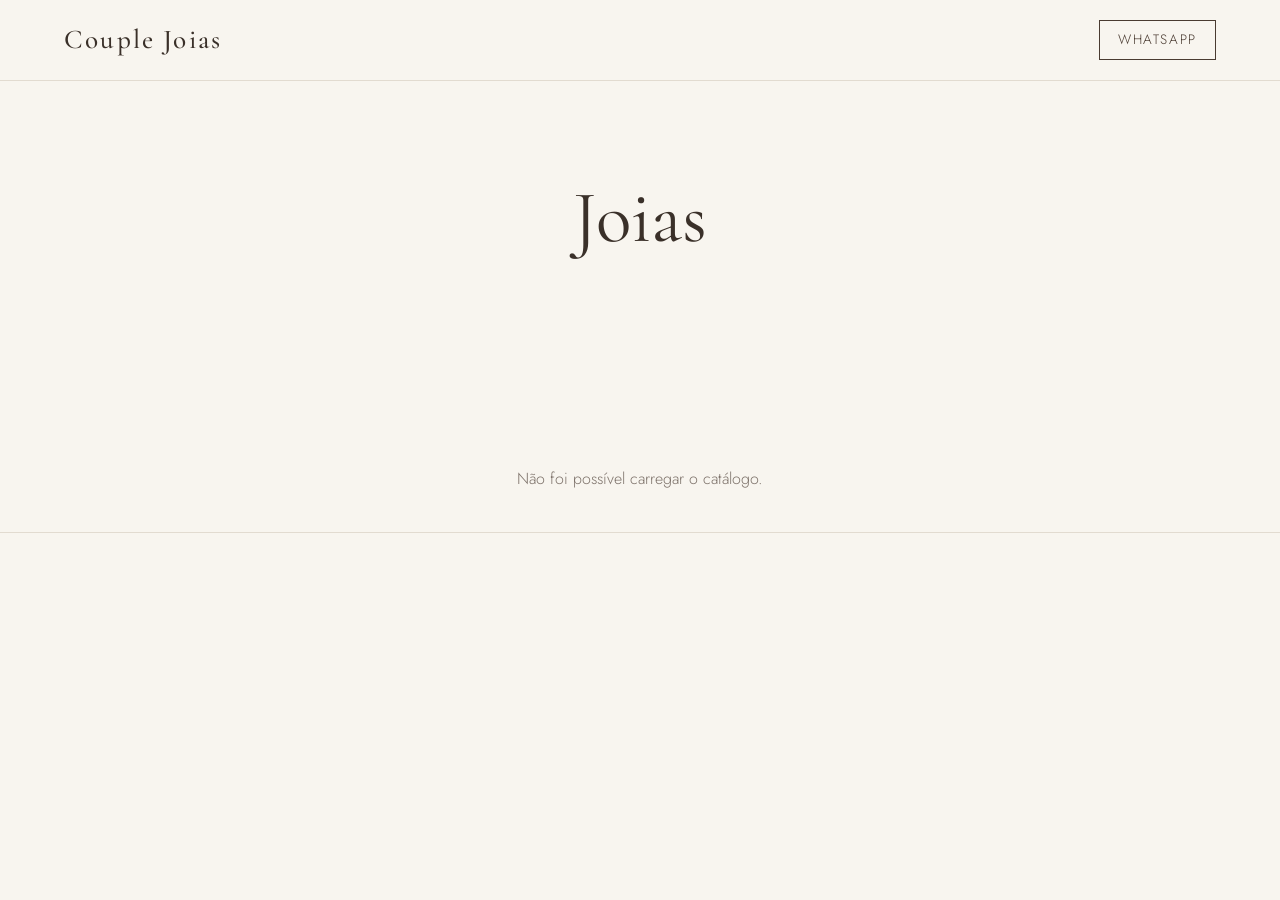
==== index.html @ 9c939c2b "Add files via upload" ====
<!doctype html>
<html lang="pt-BR">
<head>
<meta charset="utf-8">
<meta name="viewport" content="width=device-width, initial-scale=1">
<title>Couple Joias</title>
<link rel="preconnect" href="https://fonts.googleapis.com">
<link href="https://fonts.googleapis.com/css2?family=Cormorant+Garamond:wght@400;500;600&family=Jost:wght@300;400;500&display=swap" rel="stylesheet">
<link rel="stylesheet" href="style.css">
</head>
<body>
<header class="topo">
  <a class="logo" href="#" id="logo">Couple Joias</a>
  <a class="btn-zap-topo" id="zapTopo" target="_blank" rel="noopener">WhatsApp</a>
</header>

<section class="hero">
  <p class="hero-sub" id="slogan"></p>
  <h1 id="heroTitulo">Joias</h1>
</section>

<nav class="filtros" id="filtros" aria-label="Categorias"></nav>

<main>
  <div class="grade" id="grade"></div>
  <p class="vazio" id="vazio" hidden>Nenhum produto nesta categoria no momento.</p>
</main>

<section class="sobre" id="sobreSec" hidden>
  <h2>Sobre nós</h2>
  <p id="sobre"></p>
</section>

<footer class="rodape"><a id="tiktok" target="_blank" rel="noopener" hidden>TikTok</a><span id="rodape"></span></footer>

<div class="modal" id="modal" hidden>
  <div class="modal-fundo" data-fechar></div>
  <article class="modal-caixa" role="dialog" aria-modal="true">
    <button class="modal-x" data-fechar aria-label="Fechar">×</button>
    <div class="galeria">
      <img id="mFoto" alt="">
      <div class="miniaturas" id="mMini"></div>
    </div>
    <div class="info">
      <p class="cat" id="mCat"></p>
      <h2 id="mNome"></h2>
      <p class="preco" id="mPreco"></p>
      <p class="desc" id="mDesc"></p>
      <a class="btn-zap" id="mZap" target="_blank" rel="noopener">Pedir pelo WhatsApp</a>
    </div>
  </article>
</div>

<script src="app.js"></script>
</body>
</html>
---- style.css ----
:root{--bg:#f8f5ef;--tx:#3a3029;--mut:#7d726a;--ouro:#4a3b31;--linha:#e2dbd0;--card:#fff}
*{box-sizing:border-box;margin:0}
body{background:var(--bg);color:var(--tx);font-family:'Jost',sans-serif;font-weight:300;line-height:1.6}
img{display:block;max-width:100%}
.topo{display:flex;justify-content:space-between;align-items:center;padding:18px 5vw;border-bottom:1px solid var(--linha);position:sticky;top:0;background:var(--bg);z-index:5}
.logo{font-family:'Cormorant Garamond',serif;font-size:1.7rem;letter-spacing:.08em;color:var(--tx);text-decoration:none;font-weight:500}
.btn-zap-topo{font-size:.85rem;letter-spacing:.12em;text-transform:uppercase;color:var(--ouro);text-decoration:none;border:1px solid var(--ouro);padding:8px 18px}
.btn-zap-topo:hover{background:var(--ouro);color:#fff}
.hero{text-align:center;padding:70px 5vw 40px}
.hero-sub{letter-spacing:.25em;text-transform:uppercase;font-size:.8rem;color:var(--mut)}
.hero h1{font-family:'Cormorant Garamond',serif;font-weight:400;font-size:clamp(2.6rem,7vw,4.6rem);margin-top:8px}
.filtros{display:flex;flex-wrap:wrap;gap:10px;justify-content:center;padding:10px 5vw 30px}
.filtros button{font:inherit;font-size:.85rem;letter-spacing:.1em;text-transform:uppercase;background:none;border:none;border-bottom:1px solid transparent;color:var(--mut);padding:6px 12px;cursor:pointer}
.filtros button.ativo,.filtros button:hover{color:var(--tx);border-bottom-color:var(--ouro)}
.grade{display:grid;grid-template-columns:repeat(auto-fill,minmax(240px,1fr));gap:28px;padding:0 5vw 70px;max-width:1300px;margin:auto}
.card{background:var(--card);cursor:pointer;position:relative;border:1px solid var(--linha);transition:box-shadow .25s}
.card:hover{box-shadow:0 10px 30px rgba(60,40,10,.12)}
.card .img{aspect-ratio:1/1;overflow:hidden;background:#f1ece3}
.card img{width:100%;height:100%;object-fit:cover;transition:transform .5s}
.card:hover img{transform:scale(1.05)}
.card .txt{padding:16px;text-align:center}
.card h3{font-family:'Cormorant Garamond',serif;font-weight:500;font-size:1.3rem}
.card .preco{color:var(--ouro);margin-top:2px}
.selo{position:absolute;top:10px;left:10px;background:var(--tx);color:#fff;font-size:.7rem;letter-spacing:.12em;text-transform:uppercase;padding:3px 10px}
.selo.dest{background:var(--ouro)}
.card.esgotado img{opacity:.45}
.vazio{text-align:center;color:var(--mut);padding:40px}
.sobre{max-width:700px;margin:0 auto;padding:30px 5vw 70px;text-align:center}
.sobre h2{font-family:'Cormorant Garamond',serif;font-weight:400;font-size:2rem;margin-bottom:10px}
.rodape{text-align:center;padding:26px;border-top:1px solid var(--linha);color:var(--mut);font-size:.85rem}
.rodape a{display:block;margin-bottom:6px;color:var(--ouro);letter-spacing:.12em;text-transform:uppercase;text-decoration:none}
.rodape a[hidden]{display:none}
.modal{position:fixed;inset:0;z-index:20;display:flex;align-items:center;justify-content:center;padding:16px}
.modal[hidden]{display:none}
.modal-fundo{position:absolute;inset:0;background:rgba(30,22,10,.6)}
.modal-caixa{position:relative;background:var(--bg);max-width:960px;width:100%;max-height:92vh;overflow:auto;display:grid;grid-template-columns:1.1fr 1fr}
.modal-x{position:absolute;top:8px;right:14px;font-size:2rem;background:none;border:none;cursor:pointer;color:var(--tx);z-index:2}
.galeria #mFoto{width:100%;aspect-ratio:1/1;object-fit:cover}
.miniaturas{display:flex;gap:8px;padding:8px;overflow-x:auto}
.miniaturas img{width:64px;height:64px;object-fit:cover;cursor:pointer;border:2px solid transparent;opacity:.7}
.miniaturas img.ativa{border-color:var(--ouro);opacity:1}
.info{padding:40px 32px;display:flex;flex-direction:column;gap:10px}
.info .cat{letter-spacing:.2em;text-transform:uppercase;font-size:.75rem;color:var(--mut)}
.info h2{font-family:'Cormorant Garamond',serif;font-weight:500;font-size:2.1rem;line-height:1.15}
.info .preco{font-size:1.4rem;color:var(--ouro)}
.info .desc{white-space:pre-line}
.btn-zap{margin-top:auto;text-align:center;background:var(--tx);color:#fff;padding:14px;text-decoration:none;letter-spacing:.12em;text-transform:uppercase;font-size:.85rem}
.btn-zap:hover{background:var(--ouro)}
.btn-zap.off{background:#bbb;pointer-events:none}
@media(max-width:700px){.modal-caixa{grid-template-columns:1fr}.info{padding:24px}.grade{grid-template-columns:repeat(2,1fr);gap:14px}.card h3{font-size:1.05rem}}
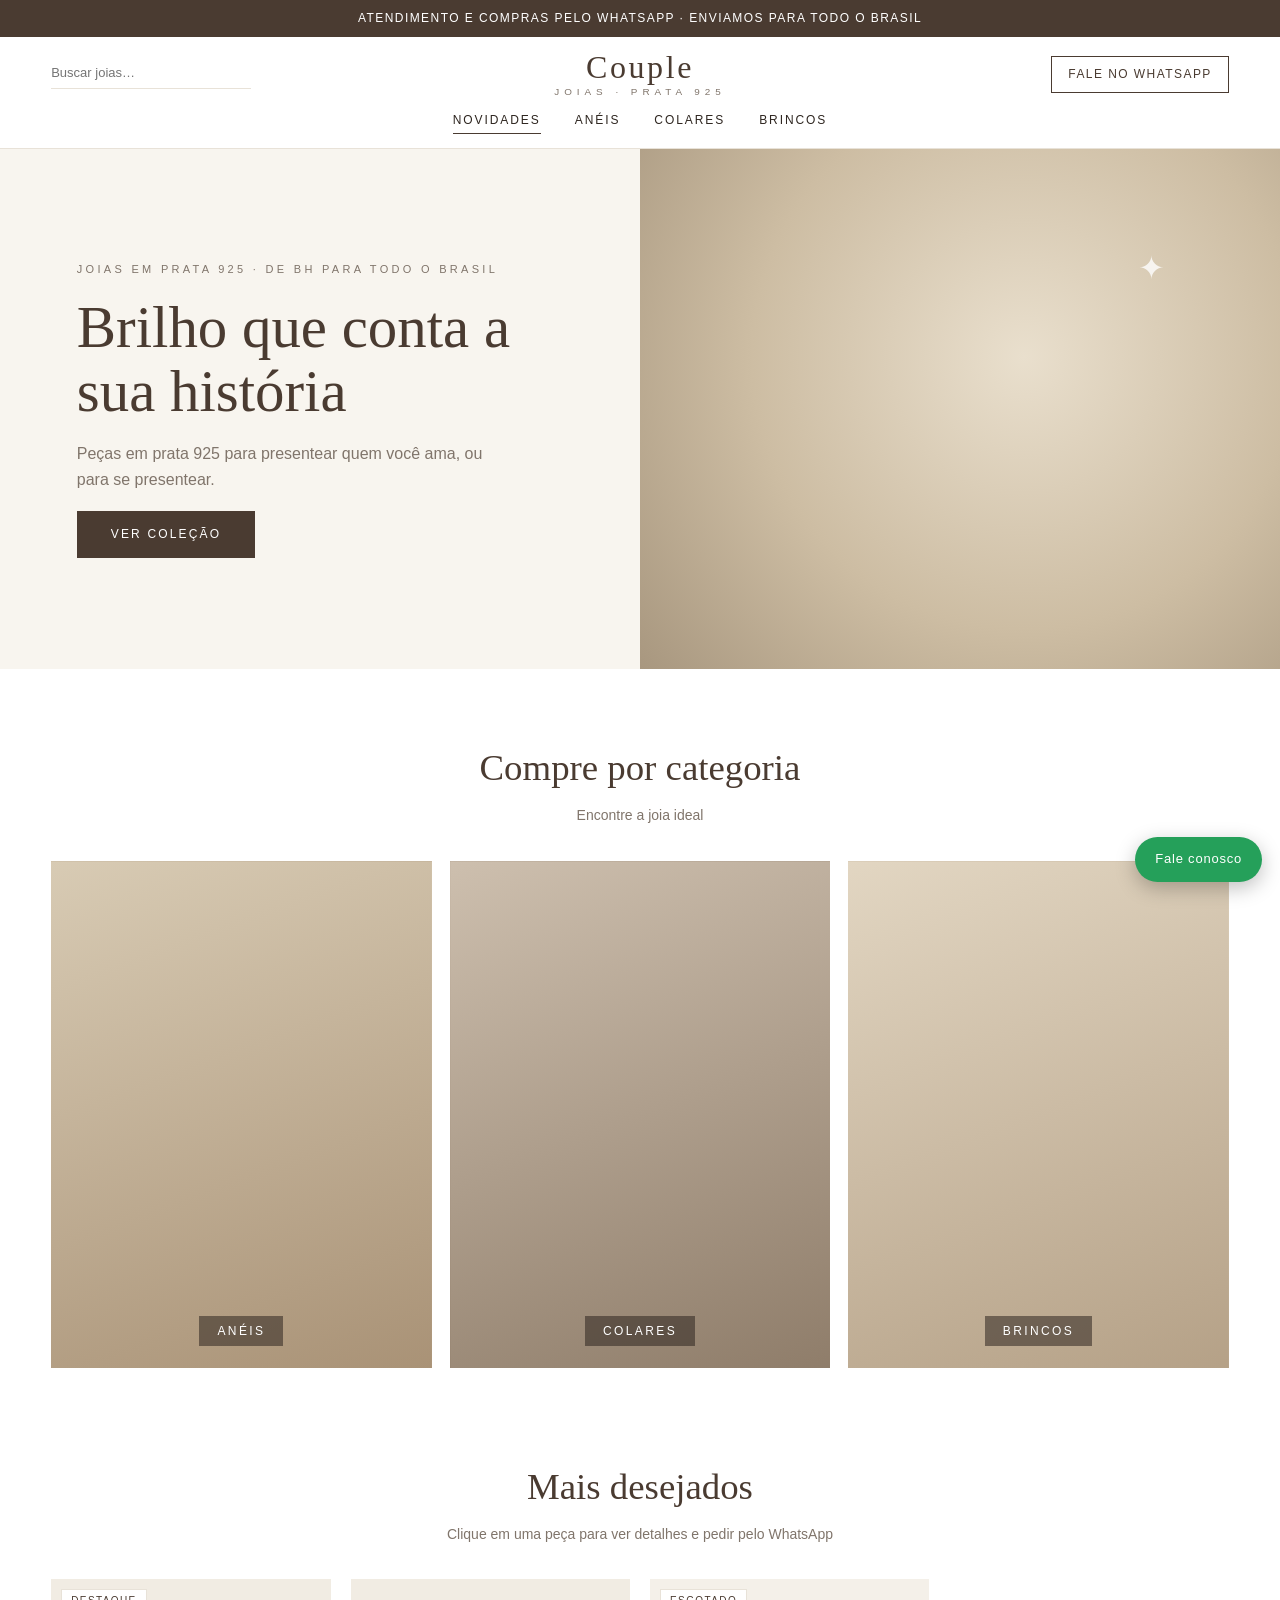
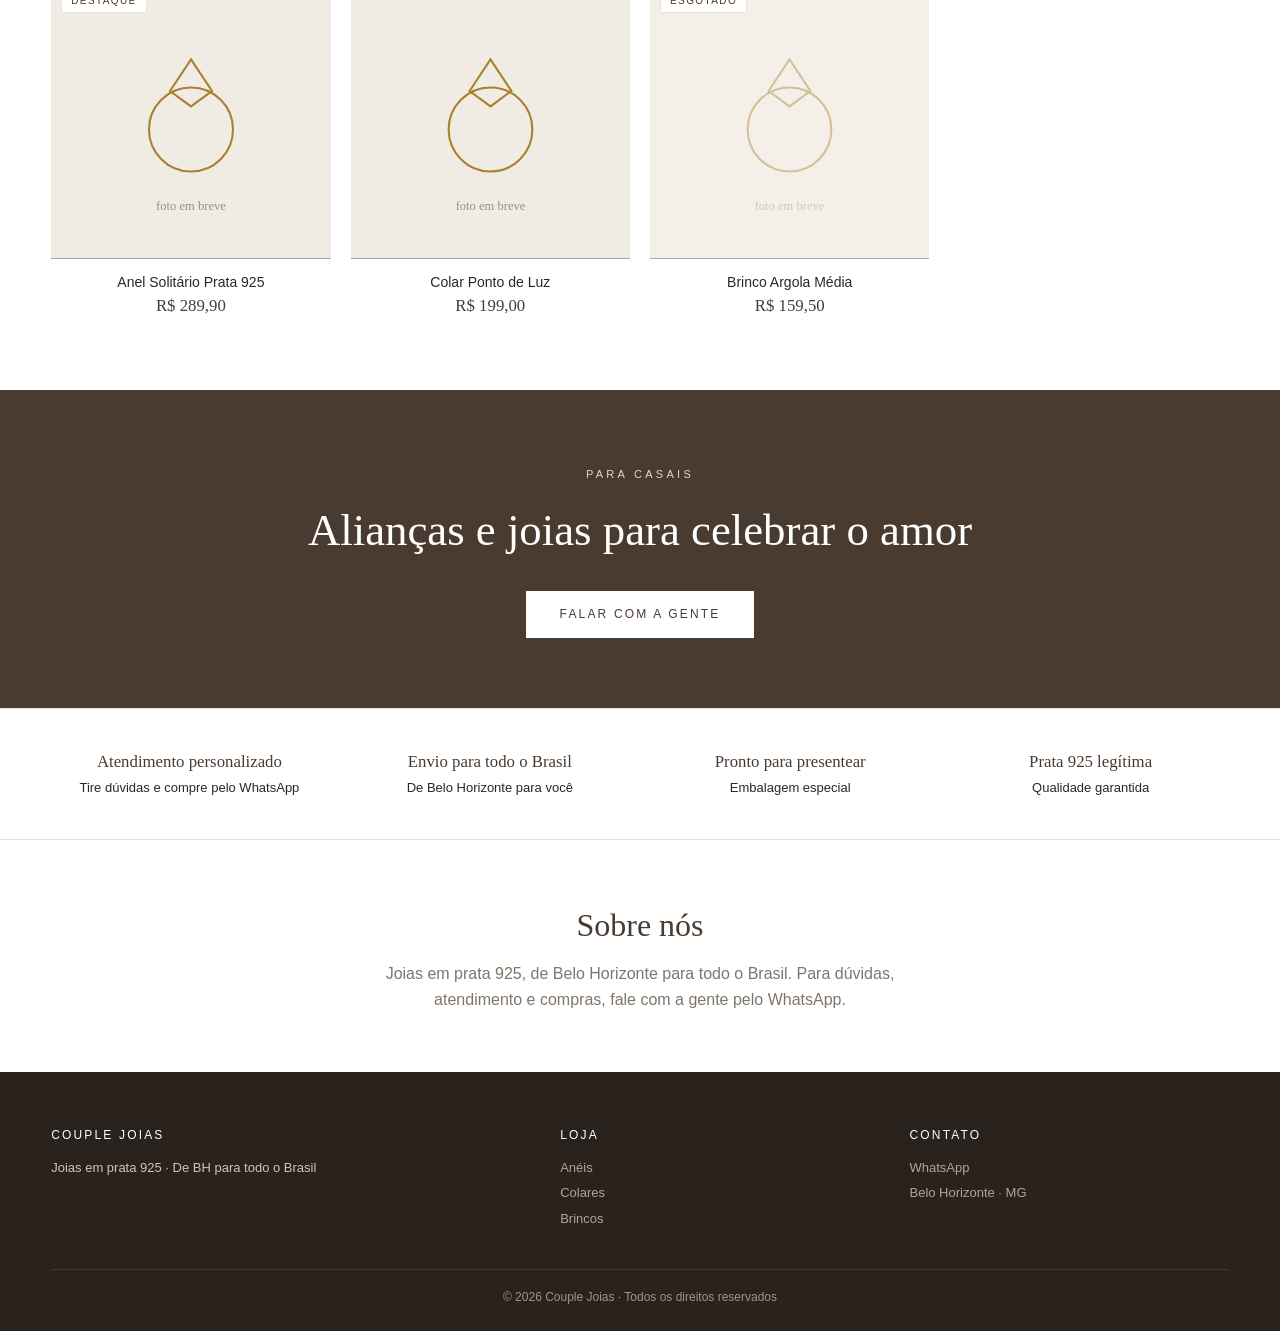
==== commit a249129b: "Add files via upload" ====
--- a/index.html
+++ b/index.html
@@ -4,49 +4,85 @@
 <meta charset="utf-8">
 <meta name="viewport" content="width=device-width, initial-scale=1">
 <title>Couple Joias</title>
-<link rel="preconnect" href="https://fonts.googleapis.com">
-<link href="https://fonts.googleapis.com/css2?family=Cormorant+Garamond:wght@400;500;600&family=Jost:wght@300;400;500&display=swap" rel="stylesheet">
 <link rel="stylesheet" href="style.css">
 </head>
 <body>
-<header class="topo">
-  <a class="logo" href="#" id="logo">Couple Joias</a>
-  <a class="btn-zap-topo" id="zapTopo" target="_blank" rel="noopener">WhatsApp</a>
+<div class="aviso" id="aviso" hidden></div>
+<header>
+  <div class="topo">
+    <label class="busca"><input type="search" id="busca" placeholder="Buscar joias…" aria-label="Buscar joias"></label>
+    <a class="logo" href="#" id="logo">Couple<small>Joias · Prata 925</small></a>
+    <div class="acoes"><a id="zapTopo" target="_blank" rel="noopener">Fale no WhatsApp</a></div>
+  </div>
+  <nav class="menu" id="menu" aria-label="Categorias"></nav>
 </header>
 
 <section class="hero">
-  <p class="hero-sub" id="slogan"></p>
-  <h1 id="heroTitulo">Joias</h1>
+  <div class="txt">
+    <small id="slogan"></small>
+    <h1 id="heroTitulo"></h1>
+    <p id="heroTexto"></p>
+    <a class="btn" href="#colecao">Ver coleção</a>
+  </div>
+  <div class="img" id="heroImg"></div>
 </section>
 
-<nav class="filtros" id="filtros" aria-label="Categorias"></nav>
+<section class="sec" id="catsSec" hidden>
+  <h2>Compre por categoria</h2>
+  <p class="sub">Encontre a joia ideal</p>
+  <div class="cats" id="cats"></div>
+</section>
 
-<main>
+<section class="sec" id="colecao">
+  <h2 id="tituloCol">Mais desejados</h2>
+  <p class="sub">Clique em uma peça para ver detalhes e pedir pelo WhatsApp</p>
   <div class="grade" id="grade"></div>
-  <p class="vazio" id="vazio" hidden>Nenhum produto nesta categoria no momento.</p>
-</main>
+  <p class="vazio" id="vazio" hidden>Nenhum produto encontrado.</p>
+</section>
+
+<section class="banner">
+  <small>Para casais</small>
+  <h2>Alianças e joias para celebrar o amor</h2>
+  <a class="btn" id="zapBanner" target="_blank" rel="noopener">Falar com a gente</a>
+</section>
+
+<section class="valores">
+  <div><b>Atendimento personalizado</b>Tire dúvidas e compre pelo WhatsApp</div>
+  <div><b>Envio para todo o Brasil</b>De Belo Horizonte para você</div>
+  <div><b>Pronto para presentear</b>Embalagem especial</div>
+  <div><b>Prata 925 legítima</b>Qualidade garantida</div>
+</section>
 
 <section class="sobre" id="sobreSec" hidden>
   <h2>Sobre nós</h2>
   <p id="sobre"></p>
 </section>
 
-<footer class="rodape"><a id="tiktok" target="_blank" rel="noopener" hidden>TikTok</a><span id="rodape"></span></footer>
+<footer>
+  <div class="fcols">
+    <div><h4 id="fNome">Couple Joias</h4><p id="fTexto"></p></div>
+    <div><h4>Loja</h4><div id="fCats"></div></div>
+    <div><h4>Contato</h4><a id="fZap" target="_blank" rel="noopener">WhatsApp</a><a id="insta" target="_blank" rel="noopener" hidden>Instagram</a><span>Belo Horizonte · MG</span></div>
+  </div>
+  <div class="copy" id="rodape"></div>
+</footer>
+
+<a class="zapfix" id="zapFix" target="_blank" rel="noopener">Fale conosco</a>
 
 <div class="modal" id="modal" hidden>
   <div class="modal-fundo" data-fechar></div>
-  <article class="modal-caixa" role="dialog" aria-modal="true">
-    <button class="modal-x" data-fechar aria-label="Fechar">×</button>
+  <article class="caixa" role="dialog" aria-modal="true">
+    <button class="x" data-fechar aria-label="Fechar">×</button>
     <div class="galeria">
       <img id="mFoto" alt="">
       <div class="miniaturas" id="mMini"></div>
     </div>
-    <div class="info">
-      <p class="cat" id="mCat"></p>
+    <div class="tx">
+      <small id="mCat"></small>
       <h2 id="mNome"></h2>
-      <p class="preco" id="mPreco"></p>
-      <p class="desc" id="mDesc"></p>
-      <a class="btn-zap" id="mZap" target="_blank" rel="noopener">Pedir pelo WhatsApp</a>
+      <div class="pr" id="mPreco"></div>
+      <p id="mDesc"></p>
+      <a class="btn" id="mZap" target="_blank" rel="noopener">Pedir pelo WhatsApp</a>
     </div>
   </article>
 </div>
--- a/style.css
+++ b/style.css
@@ -1,50 +1,84 @@
-:root{--bg:#f8f5ef;--tx:#3a3029;--mut:#7d726a;--ouro:#4a3b31;--linha:#e2dbd0;--card:#fff}
-*{box-sizing:border-box;margin:0}
-body{background:var(--bg);color:var(--tx);font-family:'Jost',sans-serif;font-weight:300;line-height:1.6}
+:root{--bg:#fff;--creme:#f8f5ef;--tx:#2e2620;--mut:#80756b;--ac:#4a3b31;--linha:#e8e2d8}
+*{box-sizing:border-box;margin:0;padding:0}
+body{background:var(--bg);color:var(--tx);font-family:'Helvetica Neue',Arial,sans-serif;font-weight:300;line-height:1.6}
+a{color:inherit;text-decoration:none}
 img{display:block;max-width:100%}
-.topo{display:flex;justify-content:space-between;align-items:center;padding:18px 5vw;border-bottom:1px solid var(--linha);position:sticky;top:0;background:var(--bg);z-index:5}
-.logo{font-family:'Cormorant Garamond',serif;font-size:1.7rem;letter-spacing:.08em;color:var(--tx);text-decoration:none;font-weight:500}
-.btn-zap-topo{font-size:.85rem;letter-spacing:.12em;text-transform:uppercase;color:var(--ouro);text-decoration:none;border:1px solid var(--ouro);padding:8px 18px}
-.btn-zap-topo:hover{background:var(--ouro);color:#fff}
-.hero{text-align:center;padding:70px 5vw 40px}
-.hero-sub{letter-spacing:.25em;text-transform:uppercase;font-size:.8rem;color:var(--mut)}
-.hero h1{font-family:'Cormorant Garamond',serif;font-weight:400;font-size:clamp(2.6rem,7vw,4.6rem);margin-top:8px}
-.filtros{display:flex;flex-wrap:wrap;gap:10px;justify-content:center;padding:10px 5vw 30px}
-.filtros button{font:inherit;font-size:.85rem;letter-spacing:.1em;text-transform:uppercase;background:none;border:none;border-bottom:1px solid transparent;color:var(--mut);padding:6px 12px;cursor:pointer}
-.filtros button.ativo,.filtros button:hover{color:var(--tx);border-bottom-color:var(--ouro)}
-.grade{display:grid;grid-template-columns:repeat(auto-fill,minmax(240px,1fr));gap:28px;padding:0 5vw 70px;max-width:1300px;margin:auto}
-.card{background:var(--card);cursor:pointer;position:relative;border:1px solid var(--linha);transition:box-shadow .25s}
-.card:hover{box-shadow:0 10px 30px rgba(60,40,10,.12)}
-.card .img{aspect-ratio:1/1;overflow:hidden;background:#f1ece3}
-.card img{width:100%;height:100%;object-fit:cover;transition:transform .5s}
-.card:hover img{transform:scale(1.05)}
-.card .txt{padding:16px;text-align:center}
-.card h3{font-family:'Cormorant Garamond',serif;font-weight:500;font-size:1.3rem}
-.card .preco{color:var(--ouro);margin-top:2px}
-.selo{position:absolute;top:10px;left:10px;background:var(--tx);color:#fff;font-size:.7rem;letter-spacing:.12em;text-transform:uppercase;padding:3px 10px}
-.selo.dest{background:var(--ouro)}
-.card.esgotado img{opacity:.45}
+[hidden]{display:none!important}
+.aviso{background:var(--ac);color:#fff;text-align:center;font-size:12px;letter-spacing:.12em;text-transform:uppercase;padding:9px 12px}
+header{border-bottom:1px solid var(--linha);position:sticky;top:0;background:#fff;z-index:10}
+.topo{display:grid;grid-template-columns:1fr auto 1fr;align-items:center;padding:14px 4vw}
+.busca input{font:inherit;font-size:13px;color:var(--tx);border:none;border-bottom:1px solid var(--linha);padding:4px 0;max-width:200px;width:100%;outline:none;background:none}
+.busca input:focus{border-bottom-color:var(--ac)}
+.logo{text-align:center;font-family:Georgia,'Times New Roman',serif;font-size:2rem;letter-spacing:.08em;color:var(--ac);line-height:1}
+.logo small{display:block;font-size:.62rem;letter-spacing:.5em;text-transform:uppercase;color:var(--mut);margin-top:4px;font-family:'Helvetica Neue',Arial,sans-serif}
+.acoes{justify-self:end;font-size:12px;letter-spacing:.12em;text-transform:uppercase}
+.acoes a{border:1px solid var(--ac);padding:8px 16px;color:var(--ac);display:inline-block}
+.acoes a:hover{background:var(--ac);color:#fff}
+nav.menu{display:flex;justify-content:center;gap:34px;padding:0 4vw 14px;font-size:12px;letter-spacing:.16em;text-transform:uppercase;flex-wrap:wrap}
+nav.menu button{font:inherit;letter-spacing:inherit;text-transform:inherit;background:none;border:none;border-bottom:1px solid transparent;color:var(--tx);cursor:pointer;padding:0 0 3px}
+nav.menu button:hover,nav.menu button.ativo{border-bottom-color:var(--ac)}
+.hero{display:grid;grid-template-columns:1fr 1fr;min-height:520px;background:var(--creme)}
+.hero .txt{display:flex;flex-direction:column;justify-content:center;padding:6vw;gap:18px}
+.hero small{letter-spacing:.3em;text-transform:uppercase;font-size:11px;color:var(--mut)}
+.hero h1{font-family:Georgia,'Times New Roman',serif;font-weight:400;font-size:clamp(2.2rem,4.6vw,4rem);line-height:1.08;color:var(--ac)}
+.hero p{max-width:420px;color:var(--mut)}
+.hero .img{background:radial-gradient(circle at 60% 40%,#e9dfcd 0,#cdbda3 55%,#a8977f 100%) center/cover;position:relative}
+.hero .img.foto::after{display:none}
+.hero .img::after{content:"✦";position:absolute;top:18%;right:18%;font-size:2rem;color:#fff;opacity:.8}
+.btn{display:inline-block;align-self:flex-start;background:var(--ac);color:#fff;padding:14px 34px;font-size:12px;letter-spacing:.18em;text-transform:uppercase;border:none;cursor:pointer;font-family:inherit}
+.btn:hover{background:var(--tx)}
+.sec{padding:70px 4vw;max-width:1300px;margin:auto}
+.sec h2{font-family:Georgia,'Times New Roman',serif;font-weight:400;font-size:clamp(1.7rem,3vw,2.3rem);text-align:center;color:var(--ac)}
+.sec .sub{text-align:center;color:var(--mut);font-size:14px;margin:6px 0 34px}
+#colecao{padding-top:20px}
+.cats{display:grid;grid-template-columns:repeat(auto-fit,minmax(200px,1fr));gap:18px}
+.cat{aspect-ratio:3/4;display:flex;align-items:flex-end;justify-content:center;padding:22px;position:relative;overflow:hidden;font-size:12px;letter-spacing:.2em;text-transform:uppercase;color:#fff;cursor:pointer;border:none;font-family:inherit;background:linear-gradient(160deg,#d8cbb4,#a99276) center/cover}
+.cat:nth-child(2n){background-image:linear-gradient(160deg,#cdbfae,#8f7d6a)}
+.cat:nth-child(3n){background-image:linear-gradient(160deg,#e2d6c2,#b5a187)}
+.cat b{position:relative;font-weight:400;background:rgba(46,38,32,.55);padding:8px 18px}
+.cat:hover{filter:brightness(1.06)}
+.grade{display:grid;grid-template-columns:repeat(4,1fr);gap:26px 20px}
+.card{cursor:pointer;position:relative}
+.card .im{aspect-ratio:1;background:var(--creme);position:relative;overflow:hidden}
+.card .im img{width:100%;height:100%;object-fit:cover;transition:transform .5s}
+.card:hover .im img{transform:scale(1.05)}
+.card .ver{position:absolute;bottom:0;left:0;right:0;background:var(--ac);color:#fff;text-align:center;font-size:11px;letter-spacing:.16em;text-transform:uppercase;padding:11px;transform:translateY(100%);transition:transform .3s}
+.card:hover .ver{transform:none}
+.card h3{font-weight:300;font-size:14px;margin-top:12px;text-align:center}
+.card .p{text-align:center;font-family:Georgia,'Times New Roman',serif;font-size:1.05rem;color:var(--ac)}
+.card .p s{color:var(--mut);font-size:.85rem;margin-right:6px}
+.selo{position:absolute;top:10px;left:10px;z-index:2;background:#fff;color:var(--ac);font-size:10px;letter-spacing:.14em;text-transform:uppercase;padding:3px 9px;border:1px solid var(--linha)}
+.card.esg .im img{opacity:.45}
 .vazio{text-align:center;color:var(--mut);padding:40px}
-.sobre{max-width:700px;margin:0 auto;padding:30px 5vw 70px;text-align:center}
-.sobre h2{font-family:'Cormorant Garamond',serif;font-weight:400;font-size:2rem;margin-bottom:10px}
-.rodape{text-align:center;padding:26px;border-top:1px solid var(--linha);color:var(--mut);font-size:.85rem}
-.rodape a{display:block;margin-bottom:6px;color:var(--ouro);letter-spacing:.12em;text-transform:uppercase;text-decoration:none}
-.rodape a[hidden]{display:none}
-.modal{position:fixed;inset:0;z-index:20;display:flex;align-items:center;justify-content:center;padding:16px}
-.modal[hidden]{display:none}
+.banner{background:var(--ac);color:#fff;text-align:center;padding:70px 6vw}
+.banner h2{font-family:Georgia,'Times New Roman',serif;font-weight:400;font-size:clamp(1.8rem,3.6vw,2.8rem);margin:10px 0 24px}
+.banner small{letter-spacing:.3em;text-transform:uppercase;font-size:11px;opacity:.8}
+.banner .btn{background:#fff;color:var(--ac)}
+.valores{display:grid;grid-template-columns:repeat(4,1fr);gap:24px;border-top:1px solid var(--linha);border-bottom:1px solid var(--linha);padding:40px 4vw;text-align:center;font-size:13px}
+.valores b{display:block;font-family:Georgia,'Times New Roman',serif;font-weight:400;font-size:1.05rem;color:var(--ac);margin-bottom:2px}
+.sobre{max-width:700px;margin:0 auto;padding:60px 5vw;text-align:center}
+.sobre h2{font-family:Georgia,'Times New Roman',serif;font-weight:400;font-size:2rem;color:var(--ac);margin-bottom:10px}
+.sobre p{color:var(--mut)}
+footer{background:#2a221c;color:#cfc6bb;padding:54px 4vw 24px;font-size:13px}
+.fcols{display:grid;grid-template-columns:1.5fr 1fr 1fr;gap:30px;max-width:1300px;margin:auto}
+footer h4{font-weight:400;letter-spacing:.18em;text-transform:uppercase;font-size:12px;color:#fff;margin-bottom:12px}
+footer a,footer span{display:block;margin:5px 0;opacity:.8;background:none;border:none;color:inherit;font:inherit;cursor:pointer;text-align:left}
+footer a:hover,footer button:hover{opacity:1}
+.copy{text-align:center;margin-top:34px;padding-top:18px;border-top:1px solid #4a3f36;font-size:12px;opacity:.7}
+.zapfix{position:fixed;right:18px;bottom:18px;background:#25a05a;color:#fff;border-radius:30px;padding:12px 20px;font-size:13px;letter-spacing:.06em;box-shadow:0 6px 20px rgba(0,0,0,.25);z-index:15}
+.modal{position:fixed;inset:0;display:flex;align-items:center;justify-content:center;padding:16px;z-index:30}
 .modal-fundo{position:absolute;inset:0;background:rgba(30,22,10,.6)}
-.modal-caixa{position:relative;background:var(--bg);max-width:960px;width:100%;max-height:92vh;overflow:auto;display:grid;grid-template-columns:1.1fr 1fr}
-.modal-x{position:absolute;top:8px;right:14px;font-size:2rem;background:none;border:none;cursor:pointer;color:var(--tx);z-index:2}
-.galeria #mFoto{width:100%;aspect-ratio:1/1;object-fit:cover}
+.caixa{background:#fff;max-width:880px;width:100%;display:grid;grid-template-columns:1fr 1fr;position:relative;max-height:92vh;overflow:auto}
+.galeria #mFoto{width:100%;aspect-ratio:1;object-fit:cover;background:var(--creme)}
 .miniaturas{display:flex;gap:8px;padding:8px;overflow-x:auto}
 .miniaturas img{width:64px;height:64px;object-fit:cover;cursor:pointer;border:2px solid transparent;opacity:.7}
-.miniaturas img.ativa{border-color:var(--ouro);opacity:1}
-.info{padding:40px 32px;display:flex;flex-direction:column;gap:10px}
-.info .cat{letter-spacing:.2em;text-transform:uppercase;font-size:.75rem;color:var(--mut)}
-.info h2{font-family:'Cormorant Garamond',serif;font-weight:500;font-size:2.1rem;line-height:1.15}
-.info .preco{font-size:1.4rem;color:var(--ouro)}
-.info .desc{white-space:pre-line}
-.btn-zap{margin-top:auto;text-align:center;background:var(--tx);color:#fff;padding:14px;text-decoration:none;letter-spacing:.12em;text-transform:uppercase;font-size:.85rem}
-.btn-zap:hover{background:var(--ouro)}
-.btn-zap.off{background:#bbb;pointer-events:none}
-@media(max-width:700px){.modal-caixa{grid-template-columns:1fr}.info{padding:24px}.grade{grid-template-columns:repeat(2,1fr);gap:14px}.card h3{font-size:1.05rem}}
+.miniaturas img.ativa{border-color:var(--ac);opacity:1}
+.caixa .tx{padding:36px;display:flex;flex-direction:column;gap:10px}
+.caixa small{letter-spacing:.2em;text-transform:uppercase;font-size:11px;color:var(--mut)}
+.caixa h2{font-family:Georgia,'Times New Roman',serif;font-weight:400;font-size:1.9rem;line-height:1.15;color:var(--ac)}
+.caixa .pr{font-family:Georgia,'Times New Roman',serif;font-size:1.5rem;color:var(--ac)}
+.caixa #mDesc{white-space:pre-line}
+.caixa .btn{margin-top:auto;text-align:center;align-self:stretch;background:#25a05a}
+.caixa .btn.off{background:#bbb;pointer-events:none}
+.x{position:absolute;top:6px;right:14px;font-size:2rem;background:none;border:none;cursor:pointer;z-index:2;color:var(--tx)}
+@media(max-width:860px){.hero{grid-template-columns:1fr}.hero .img{min-height:300px;order:-1}.grade{grid-template-columns:repeat(2,1fr)}.valores{grid-template-columns:repeat(2,1fr)}.fcols{grid-template-columns:1fr 1fr}.caixa{grid-template-columns:1fr}.topo{grid-template-columns:auto 1fr}.busca{display:none}.logo{justify-self:start;text-align:left}nav.menu{gap:18px;font-size:11px}.acoes a{padding:8px 10px}}
